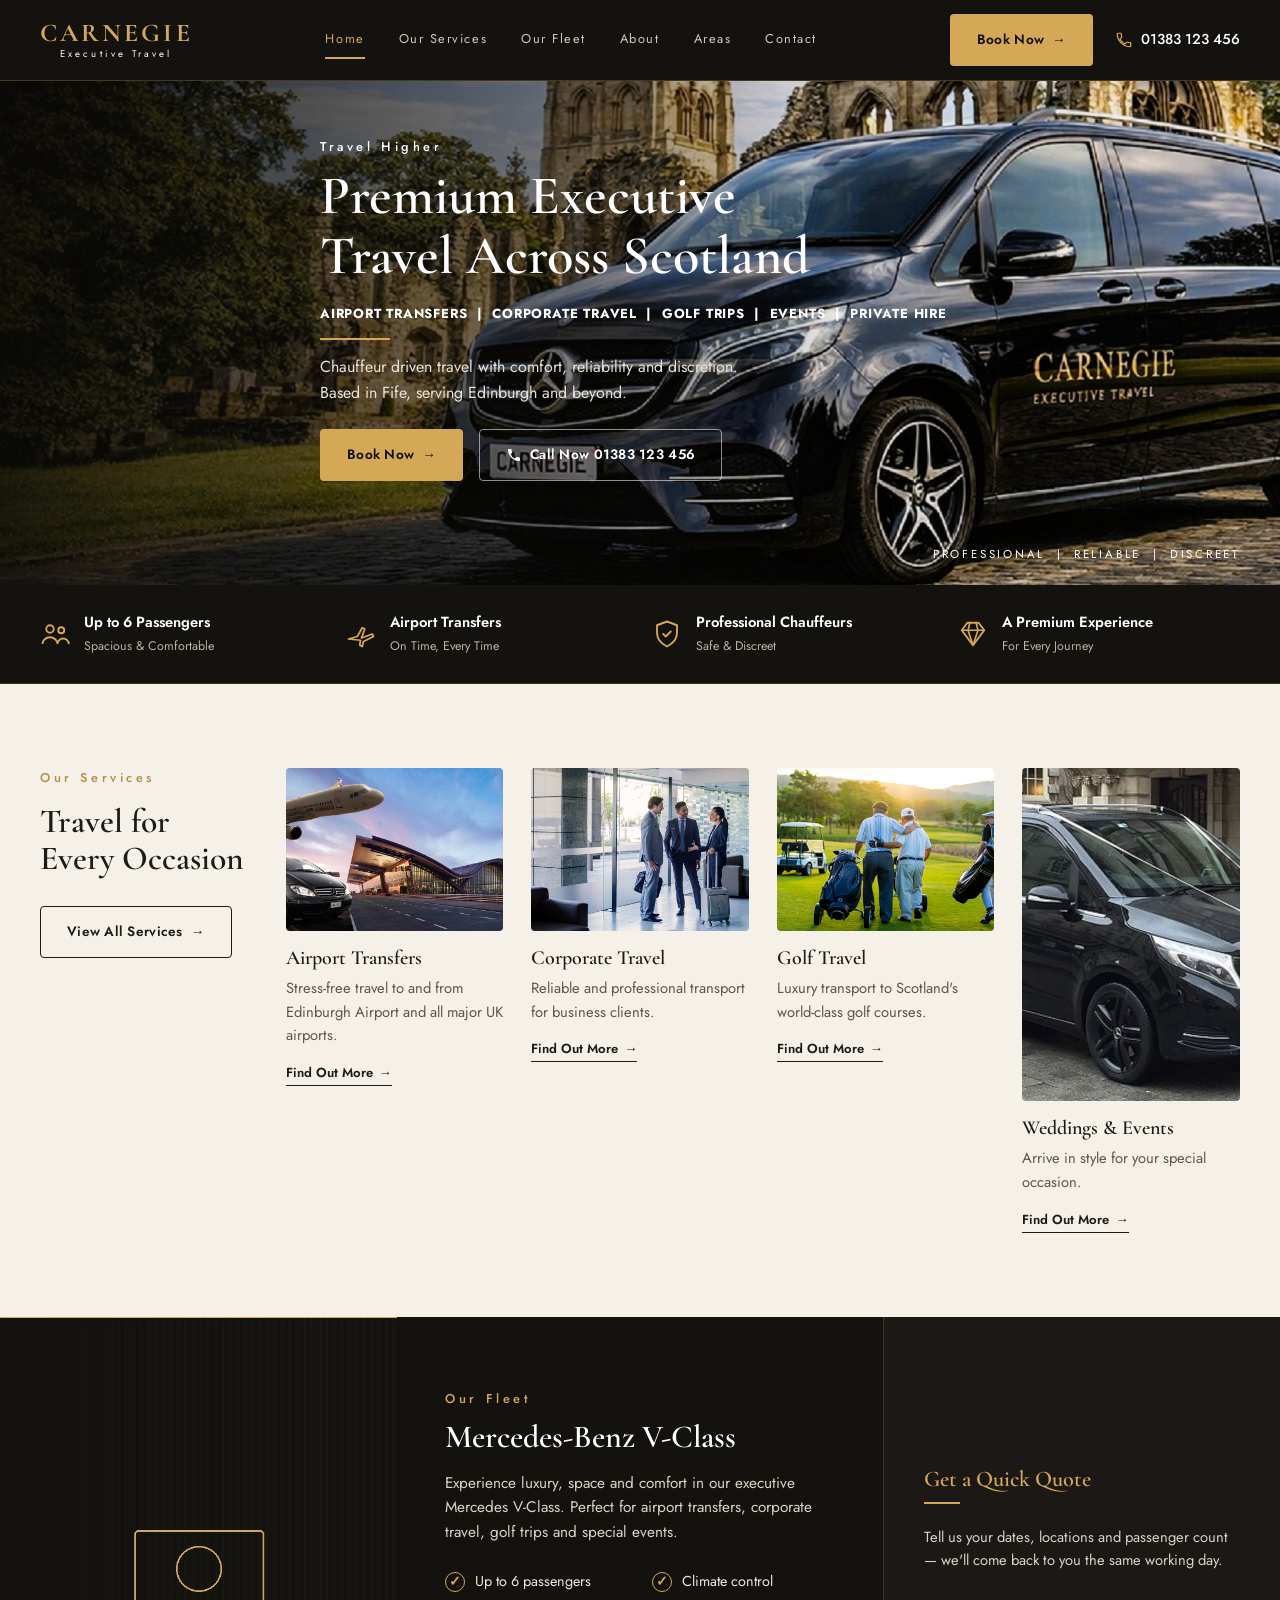
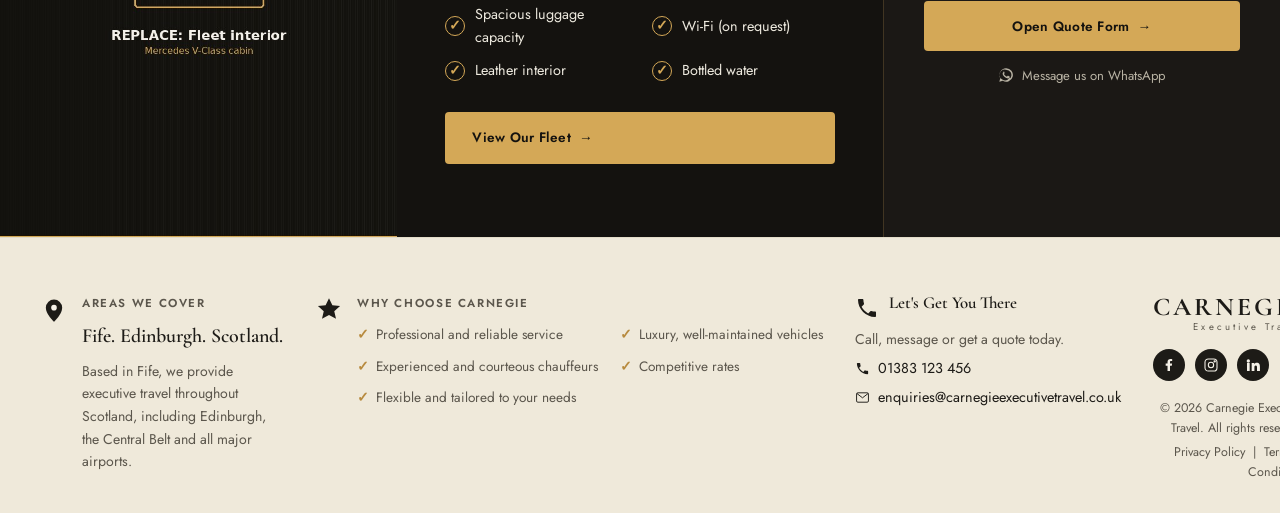
==== index.html @ ef906b7f "Add pop-up quote modal with trip details, rename CTA to Book Now" ====
<!DOCTYPE html>
<html lang="en-GB">
<head>
<meta charset="UTF-8">
<meta name="viewport" content="width=device-width, initial-scale=1.0">
<title>Carnegie Executive Travel — Premium Executive Travel Across Scotland</title>
<meta name="description" content="Chauffeur driven executive travel across Scotland. Airport transfers, corporate travel, golf trips and events. Based in Fife, serving Edinburgh and beyond.">
<link rel="stylesheet" href="css/styles.css">
<link rel="preconnect" href="https://fonts.googleapis.com">
<link href="https://fonts.googleapis.com/css2?family=Cormorant+Garamond:wght@500;600;700&family=Jost:wght@400;500;600;700&display=swap" rel="stylesheet">
</head>
<body>

<!-- ================= HEADER ================= -->
<header class="site-header">
  <div class="container header-inner">
    <a href="#home" class="logo">
      <span class="logo-main">CARNEGIE</span>
      <span class="logo-sub">Executive Travel</span>
    </a>

    <nav class="main-nav" id="mainNav">
      <a href="#home" class="active">Home</a>
      <a href="#services">Our Services</a>
      <a href="#fleet">Our Fleet</a>
      <a href="about.html">About</a>
      <a href="#areas">Areas</a>
      <a href="#contact">Contact</a>
    </nav>

    <div class="header-actions">
      <a href="#contact" class="btn btn-gold js-open-quote">Book Now <span aria-hidden="true">&rarr;</span></a>
      <a href="tel:01383123456" class="header-phone">
        <svg width="18" height="18" viewBox="0 0 24 24" fill="none" aria-hidden="true"><path d="M6.6 10.8c1.4 2.8 3.8 5.1 6.6 6.6l2.2-2.2c.3-.3.7-.4 1-.2 1.1.4 2.3.6 3.6.6.6 0 1 .4 1 1V20c0 .6-.4 1-1 1C11 21 3 13 3 4c0-.6.4-1 1-1h3.4c.6 0 1 .4 1 1 0 1.3.2 2.5.6 3.6.1.4 0 .8-.2 1L6.6 10.8z" stroke="currentColor" stroke-width="1.6"/></svg>
        01383 123 456
      </a>
      <button class="menu-toggle" id="menuToggle" aria-label="Toggle menu" aria-expanded="false">
        <span></span><span></span><span></span>
      </button>
    </div>
  </div>
</header>

<!-- ================= HERO ================= -->
<section class="hero" id="home">
  <div class="hero-media">
    <img src="images/hero-bg.jpg" alt="Carnegie Executive Travel Mercedes V-Class outside Dunfermline Abbey">
    <div class="hero-overlay"></div>
  </div>
  <div class="container hero-content">
    <p class="eyebrow-plain">Travel Higher</p>
    <h1>Premium Executive<br>Travel Across Scotland</h1>
    <p class="hero-tags">AIRPORT TRANSFERS&nbsp; | &nbsp;CORPORATE TRAVEL&nbsp; | &nbsp;GOLF TRIPS&nbsp; | &nbsp;EVENTS&nbsp; | &nbsp;PRIVATE HIRE</p>
    <span class="hero-divider" aria-hidden="true"></span>
    <p class="hero-desc">Chauffeur driven travel with comfort, reliability and discretion.<br>Based in Fife, serving Edinburgh and beyond.</p>
    <div class="hero-ctas">
      <a href="#contact" class="btn btn-gold js-open-quote">Book Now <span aria-hidden="true">&rarr;</span></a>
      <a href="tel:01383123456" class="btn btn-outline-light">
        <svg width="16" height="16" viewBox="0 0 24 24" fill="none" aria-hidden="true"><path d="M6.6 10.8c1.4 2.8 3.8 5.1 6.6 6.6l2.2-2.2c.3-.3.7-.4 1-.2 1.1.4 2.3.6 3.6.6.6 0 1 .4 1 1V20c0 .6-.4 1-1 1C11 21 3 13 3 4c0-.6.4-1 1-1h3.4c.6 0 1 .4 1 1 0 1.3.2 2.5.6 3.6.1.4 0 .8-.2 1L6.6 10.8z" fill="currentColor"/></svg>
        Call Now 01383 123 456
      </a>
    </div>
  </div>
  <div class="hero-strapline">PROFESSIONAL &nbsp;|&nbsp; RELIABLE &nbsp;|&nbsp; DISCREET</div>
</section>

<!-- ================= TRUST STRIP ================= -->
<section class="trust-strip">
  <div class="container trust-grid">
    <div class="trust-item">
      <svg class="trust-icon" width="30" height="30" viewBox="0 0 24 24" fill="none" aria-hidden="true"><circle cx="8" cy="8" r="3" stroke="currentColor" stroke-width="1.5"/><circle cx="17" cy="9" r="2.4" stroke="currentColor" stroke-width="1.5"/><path d="M2 20c0-3 2.7-5.4 6-5.4s6 2.4 6 5.4M14 20c0-2.4 2-4.4 4.5-4.4S23 17.6 23 20" stroke="currentColor" stroke-width="1.5"/></svg>
      <div><strong>Up to 6 Passengers</strong><span>Spacious &amp; Comfortable</span></div>
    </div>
    <div class="trust-item">
      <svg class="trust-icon" width="30" height="30" viewBox="0 0 24 24" fill="none" aria-hidden="true"><path d="M2 16l7-2 4-7 2 1-2.6 7.2L21 12l1 2-8 4-1 4-2-1 .6-4L2 16z" stroke="currentColor" stroke-width="1.4" stroke-linejoin="round"/></svg>
      <div><strong>Airport Transfers</strong><span>On Time, Every Time</span></div>
    </div>
    <div class="trust-item">
      <svg class="trust-icon" width="30" height="30" viewBox="0 0 24 24" fill="none" aria-hidden="true"><path d="M12 2l8 3v6c0 5-3.4 8.7-8 11-4.6-2.3-8-6-8-11V5l8-3z" stroke="currentColor" stroke-width="1.5" stroke-linejoin="round"/><path d="M9 12l2 2 4-4" stroke="currentColor" stroke-width="1.5" stroke-linecap="round" stroke-linejoin="round"/></svg>
      <div><strong>Professional Chauffeurs</strong><span>Safe &amp; Discreet</span></div>
    </div>
    <div class="trust-item">
      <svg class="trust-icon" width="30" height="30" viewBox="0 0 24 24" fill="none" aria-hidden="true"><path d="M3 9l4.5-6h9L21 9l-9 12L3 9z" stroke="currentColor" stroke-width="1.5" stroke-linejoin="round"/><path d="M3 9h18M9.5 3L8 9l4 12 4-12-1.5-6" stroke="currentColor" stroke-width="1.3" stroke-linejoin="round"/></svg>
      <div><strong>A Premium Experience</strong><span>For Every Journey</span></div>
    </div>
  </div>
</section>

<!-- ================= SERVICES ================= -->
<section class="services" id="services">
  <div class="container services-grid">
    <div class="services-intro">
      <p class="eyebrow-plain small">Our Services</p>
      <h2>Travel for<br>Every Occasion</h2>
      <a href="#services" class="btn btn-outline-dark">View All Services <span aria-hidden="true">&rarr;</span></a>
    </div>

    <div class="service-card">
      <div class="service-photo"><img src="images/airport-transfer.jpg" alt="Aircraft on the runway at sunset"></div>
      <h3>Airport Transfers</h3>
      <p>Stress-free travel to and from Edinburgh Airport and all major UK airports.</p>
      <a href="#contact" class="find-out-more js-open-quote">Find Out More <span aria-hidden="true">&rarr;</span></a>
    </div>

    <div class="service-card">
      <div class="service-photo"><img src="images/corporate-travel.jpg" alt="Chauffeur greeting a corporate client"></div>
      <h3>Corporate Travel</h3>
      <p>Reliable and professional transport for business clients.</p>
      <a href="#contact" class="find-out-more js-open-quote">Find Out More <span aria-hidden="true">&rarr;</span></a>
    </div>

    <div class="service-card">
      <div class="service-photo"><img src="images/golf-travel.jpg" alt="Forth Bridge beside a Scottish golf course"></div>
      <h3>Golf Travel</h3>
      <p>Luxury transport to Scotland's world-class golf courses.</p>
      <a href="#contact" class="find-out-more js-open-quote">Find Out More <span aria-hidden="true">&rarr;</span></a>
    </div>

    <div class="service-card service-card--tall">
      <div class="service-photo"><img src="images/wedding-events.jpg" alt="Bridal bouquet of pale roses"></div>
      <h3>Weddings &amp; Events</h3>
      <p>Arrive in style for your special occasion.</p>
      <a href="#contact" class="find-out-more js-open-quote">Find Out More <span aria-hidden="true">&rarr;</span></a>
    </div>
  </div>
</section>

<!-- ================= FLEET + QUOTE TEASER ================= -->
<section class="fleet" id="fleet">
  <div class="fleet-photo">
    <img src="images/fleet-interior.jpg" alt="Leather interior of the Carnegie Mercedes-Benz V-Class">
  </div>

  <div class="fleet-content">
    <p class="eyebrow-plain small light">Our Fleet</p>
    <h2>Mercedes-Benz V-Class</h2>
    <p class="fleet-desc">Experience luxury, space and comfort in our executive Mercedes V-Class. Perfect for airport transfers, corporate travel, golf trips and special events.</p>
    <ul class="fleet-features">
      <li>Up to 6 passengers</li>
      <li>Climate control</li>
      <li>Spacious luggage capacity</li>
      <li>Wi-Fi (on request)</li>
      <li>Leather interior</li>
      <li>Bottled water</li>
    </ul>
    <a href="#fleet" class="btn btn-gold">View Our Fleet <span aria-hidden="true">&rarr;</span></a>
  </div>

  <div class="quote-teaser" id="contact">
    <h3>Get a Quick Quote</h3>
    <span class="quote-divider" aria-hidden="true"></span>
    <p>Tell us your dates, locations and passenger count — we'll come back to you the same working day.</p>
    <button type="button" class="btn btn-gold btn-block js-open-quote">Open Quote Form <span aria-hidden="true">&rarr;</span></button>
    <a href="https://wa.me/441383123456" class="whatsapp-link" target="_blank" rel="noopener">
      <svg width="16" height="16" viewBox="0 0 24 24" fill="currentColor" aria-hidden="true"><path d="M12 2a10 10 0 00-8.6 15L2 22l5.2-1.4A10 10 0 1012 2zm0 2a8 8 0 016.9 12.1l.4.7-1.9-.5-.7.4A8 8 0 1112 4zm-3.4 3.6c-.2 0-.5 0-.7.3-.2.3-.9.9-.9 2.1s.9 2.5 1 2.6c.1.2 1.8 2.8 4.4 3.8 2.2.9 2.6.7 3.1.6.5 0 1.6-.6 1.8-1.3.2-.6.2-1.2.2-1.3-.1-.1-.3-.2-.6-.4-.3-.1-1.6-.8-1.9-.9-.3-.1-.4-.1-.6.1-.2.3-.7.9-.8 1-.2.2-.3.2-.6.1-.3-.2-1.2-.5-2.3-1.5-.9-.8-1.4-1.7-1.6-2-.2-.3 0-.5.1-.6l.4-.5c.1-.2.2-.3.3-.5.1-.2 0-.4 0-.5-.1-.1-.6-1.5-.8-2-.2-.5-.4-.4-.6-.4z"/></svg>
      Message us on WhatsApp
    </a>
  </div>
</section>

<!-- ================= FOOTER ================= -->
<footer class="site-footer" id="areas">
  <div class="container footer-grid">

    <div class="footer-col footer-col--icon">
      <svg class="footer-icon-lg" width="28" height="28" viewBox="0 0 24 24" fill="none" aria-hidden="true"><path d="M12 22s7-6.3 7-12a7 7 0 10-14 0c0 5.7 7 12 7 12z" fill="currentColor"/><circle cx="12" cy="10" r="2.4" fill="#F5F1E8"/></svg>
      <div>
        <p class="footer-eyebrow">Areas We Cover</p>
        <p class="footer-lead">Fife. Edinburgh. Scotland.</p>
        <p class="footer-small">Based in Fife, we provide executive travel throughout Scotland, including Edinburgh, the Central Belt and all major airports.</p>
      </div>
    </div>

    <div class="footer-col footer-col--icon">
      <svg class="footer-icon-lg" width="28" height="28" viewBox="0 0 24 24" fill="none" aria-hidden="true"><path d="M12 2l2.9 6 6.6.6-5 4.4 1.5 6.5L12 16.2 6 19.5l1.5-6.5-5-4.4 6.6-.6L12 2z" fill="currentColor"/></svg>
      <div>
        <p class="footer-eyebrow">Why Choose Carnegie</p>
        <ul class="footer-check footer-check--cols">
          <li>Professional and reliable service</li>
          <li>Luxury, well-maintained vehicles</li>
          <li>Experienced and courteous chauffeurs</li>
          <li>Competitive rates</li>
          <li>Flexible and tailored to your needs</li>
        </ul>
      </div>
    </div>

    <div class="footer-col" id="contact-details">
      <div class="footer-heading-row">
        <svg class="footer-icon-lg" width="24" height="24" viewBox="0 0 24 24" fill="none" aria-hidden="true"><path d="M6.6 10.8c1.4 2.8 3.8 5.1 6.6 6.6l2.2-2.2c.3-.3.7-.4 1-.2 1.1.4 2.3.6 3.6.6.6 0 1 .4 1 1V20c0 .6-.4 1-1 1C11 21 3 13 3 4c0-.6.4-1 1-1h3.4c.6 0 1 .4 1 1 0 1.3.2 2.5.6 3.6.1.4 0 .8-.2 1L6.6 10.8z" fill="currentColor"/></svg>
        <h4>Let's Get You There</h4>
      </div>
      <p class="footer-small">Call, message or get a quote today.</p>
      <p class="footer-contact">
        <svg width="15" height="15" viewBox="0 0 24 24" fill="none" aria-hidden="true"><path d="M6.6 10.8c1.4 2.8 3.8 5.1 6.6 6.6l2.2-2.2c.3-.3.7-.4 1-.2 1.1.4 2.3.6 3.6.6.6 0 1 .4 1 1V20c0 .6-.4 1-1 1C11 21 3 13 3 4c0-.6.4-1 1-1h3.4c.6 0 1 .4 1 1 0 1.3.2 2.5.6 3.6.1.4 0 .8-.2 1L6.6 10.8z" fill="currentColor"/></svg>
        <a href="tel:01383123456">01383 123 456</a>
      </p>
      <p class="footer-contact">
        <svg width="15" height="15" viewBox="0 0 24 24" fill="none" aria-hidden="true"><rect x="2.5" y="4.5" width="19" height="15" rx="2" stroke="currentColor" stroke-width="1.5"/><path d="M3.5 6l8.5 6.5L20.5 6" stroke="currentColor" stroke-width="1.5" stroke-linecap="round" stroke-linejoin="round"/></svg>
        <a href="mailto:enquiries@carnegieexecutivetravel.co.uk">enquiries@carnegieexecutivetravel.co.uk</a>
      </p>
    </div>

    <div class="footer-col footer-brand">
      <div class="logo">
        <span class="logo-main">CARNEGIE</span>
        <span class="logo-sub">Executive Travel</span>
      </div>
      <div class="footer-social">
        <a href="#" aria-label="Facebook">
          <svg width="16" height="16" viewBox="0 0 24 24" fill="currentColor"><path d="M13.5 21v-8h2.7l.4-3.2h-3.1V7.7c0-.9.3-1.6 1.6-1.6h1.7V3.2C16.5 3.1 15.4 3 14.2 3c-2.6 0-4.4 1.6-4.4 4.5v2.3H7v3.2h2.8v8h3.7z"/></svg>
        </a>
        <a href="#" aria-label="Instagram">
          <svg width="16" height="16" viewBox="0 0 24 24" fill="none" stroke="currentColor" stroke-width="1.6"><rect x="3" y="3" width="18" height="18" rx="5"/><circle cx="12" cy="12" r="4"/><circle cx="17.5" cy="6.5" r="1"/></svg>
        </a>
        <a href="#" aria-label="LinkedIn">
          <svg width="16" height="16" viewBox="0 0 24 24" fill="currentColor"><path d="M4.98 3.5a2.5 2.5 0 110 5 2.5 2.5 0 010-5zM3 9h4v12H3V9zm7 0h3.8v1.7h.05c.53-1 1.83-2.05 3.77-2.05 4.03 0 4.78 2.66 4.78 6.1V21H18v-5.4c0-1.3-.02-2.96-1.8-2.96-1.8 0-2.08 1.4-2.08 2.86V21H10V9z"/></svg>
        </a>
      </div>
      <p class="footer-copy">© 2026 Carnegie Executive Travel. All rights reserved.</p>
      <p class="footer-legal"><a href="#">Privacy Policy</a> &nbsp;|&nbsp; <a href="#">Terms &amp; Conditions</a></p>
    </div>
  </div>
</footer>

<!-- ================= QUOTE MODAL ================= -->
<div class="modal-overlay" id="quoteModalOverlay">
  <div class="modal-panel" role="dialog" aria-modal="true" aria-labelledby="quoteModalTitle">
    <button type="button" class="modal-close" id="quoteModalClose" aria-label="Close quote form">&times;</button>
    <h3 id="quoteModalTitle">Get a Quick Quote</h3>
    <span class="quote-divider" aria-hidden="true"></span>

    <form id="quoteForm" novalidate>

      <div class="form-row">
        <div class="field">
          <label for="fullName">Full Name</label>
          <input type="text" id="fullName" name="fullName" placeholder="Full Name" required>
        </div>
        <div class="field">
          <label for="email">Email Address</label>
          <input type="email" id="email" name="email" placeholder="Email Address" required>
        </div>
      </div>

      <div class="form-row">
        <div class="field">
          <label for="phone">Phone Number</label>
          <input type="tel" id="phone" name="phone" placeholder="Phone Number" required>
        </div>
        <div class="field">
          <label for="company">Company</label>
          <input type="text" id="company" name="company" placeholder="Company (optional)">
        </div>
      </div>

      <div class="field-radio-row">
        <span class="field-radio-label">Journey</span>
        <label class="radio-pill">
          <input type="radio" name="tripType" value="return" checked>
          <span>Return</span>
        </label>
        <label class="radio-pill">
          <input type="radio" name="tripType" value="oneway">
          <span>One Way</span>
        </label>
      </div>

      <div class="form-row">
        <div class="field">
          <label for="pickupDate">Pick-up Date</label>
          <input type="date" id="pickupDate" name="pickupDate" required>
        </div>
        <div class="field">
          <label for="pickupTime">Pick-up Time</label>
          <select id="pickupTime" name="pickupTime" required>
            <option value="">--:--</option>
          </select>
        </div>
      </div>

      <div class="form-row" id="returnFieldsRow">
        <div class="field">
          <label for="returnDate">Return Date</label>
          <input type="date" id="returnDate" name="returnDate">
        </div>
        <div class="field">
          <label for="returnTime">Return Time</label>
          <select id="returnTime" name="returnTime">
            <option value="">--:--</option>
          </select>
        </div>
      </div>

      <div class="form-row">
        <div class="field">
          <label for="pickupLocation">Pick-up Location</label>
          <input type="text" id="pickupLocation" name="pickupLocation" placeholder="Pick-up Location" required>
        </div>
        <div class="field">
          <label for="destination">Destination</label>
          <input type="text" id="destination" name="destination" placeholder="Destination Location" required>
        </div>
      </div>

      <div class="form-row">
        <div class="field">
          <label for="vehicleType">Type of Vehicle</label>
          <select id="vehicleType" name="vehicleType" required>
            <option value="">Type of Vehicle</option>
            <option value="v-class">Mercedes-Benz V-Class</option>
            <option value="not-sure">Not sure — advise me</option>
          </select>
        </div>
        <div class="field">
          <label for="passengers">Passengers</label>
          <input type="number" id="passengers" name="passengers" placeholder="Number of Passengers" min="1" max="6">
        </div>
      </div>

      <div class="field">
        <label for="journeyType">Journey Type</label>
        <select id="journeyType" name="journeyType">
          <option value="">Journey Type</option>
          <option value="airport">Airport Transfer</option>
          <option value="corporate">Corporate Travel</option>
          <option value="golf">Golf Trip</option>
          <option value="event">Wedding / Event</option>
          <option value="private">Private Hire</option>
        </select>
      </div>

      <div class="field">
        <label for="notes">Further Requirements</label>
        <textarea id="notes" name="notes" placeholder="Further Requirements (optional)" rows="3" maxlength="1000"></textarea>
        <span class="char-count" id="charCount">0 of 1000</span>
      </div>

      <button type="submit" class="btn btn-gold btn-block">Send Enquiry <span aria-hidden="true">&rarr;</span></button>
      <p class="form-status" id="formStatus" role="status" aria-live="polite"></p>
    </form>
  </div>
</div>

<script src="js/script.js"></script>
</body>
</html>
---- css/styles.css ----
/* ============ TOKENS ============ */
:root{
  --black:#14120F;
  --near-black:#1B1815;
  --gold:#D4A857;
  --gold-deep:#B78A3E;
  --cream:#F5F1E8;
  --cream-2:#EFE9DA;
  --ink:#1D1B17;
  --ink-soft:#5B564C;
  --white:#FFFFFF;
  --border:#E3DCC9;

  --font-display:'Cormorant Garamond', serif;
  --font-body:'Jost', sans-serif;

  --maxw:1400px;
  --radius:4px;
}

/* ============ RESET ============ */
*{ box-sizing:border-box; margin:0; padding:0; }
html{ scroll-behavior:smooth; }
@media (prefers-reduced-motion: reduce){
  html{ scroll-behavior:auto; }
  *{ animation-duration:.001ms !important; transition-duration:.001ms !important; }
}
body{
  font-family:var(--font-body);
  color:var(--ink);
  background:var(--cream);
  line-height:1.6;
  -webkit-font-smoothing:antialiased;
}
img{ max-width:100%; display:block; }
a{ color:inherit; text-decoration:none; }
ul{ list-style:none; }
button{ font-family:inherit; }
input, select, textarea{ font-family:inherit; font-size:0.95rem; }
a:focus-visible, button:focus-visible, input:focus-visible, select:focus-visible, textarea:focus-visible{
  outline:2px solid var(--gold); outline-offset:2px;
}

.container{ max-width:var(--maxw); margin:0 auto; padding:0 40px; }

h1,h2,h3,h4{ font-family:var(--font-display); font-weight:600; color:var(--ink); line-height:1.1; }

.eyebrow-plain{
  font-family:var(--font-body);
  font-size:0.8rem;
  letter-spacing:0.28em;
  color:var(--white);
  font-weight:500;
}
.eyebrow-plain.small{ color:var(--gold-deep); }
.eyebrow-plain.light{ color:var(--gold); }

/* ============ BUTTONS ============ */
.btn{
  display:inline-flex; align-items:center; gap:8px;
  padding:14px 26px;
  font-family:var(--font-body);
  font-size:0.85rem;
  font-weight:600;
  letter-spacing:0.02em;
  border-radius:var(--radius);
  border:1.5px solid transparent;
  cursor:pointer;
  transition:background .15s ease, color .15s ease, transform .15s ease, border-color .15s ease;
  white-space:nowrap;
}
.btn:hover{ transform:translateY(-1px); }
.btn-gold{ background:var(--gold); color:var(--black); }
.btn-gold:hover{ background:var(--gold-deep); }
.btn-outline-light{ background:transparent; border-color:rgba(255,255,255,0.55); color:var(--white); }
.btn-outline-light:hover{ background:rgba(255,255,255,0.1); }
.btn-outline-dark{ background:transparent; border-color:var(--ink); color:var(--ink); }
.btn-outline-dark:hover{ background:var(--ink); color:var(--cream); }
.btn-block{ width:100%; justify-content:center; margin-top:6px; }

/* ============ HEADER ============ */
.site-header{
  position:sticky; top:0; z-index:100;
  background:var(--black);
  border-bottom:1px solid rgba(212,168,87,0.25);
}
.header-inner{
  display:flex; align-items:center; justify-content:space-between;
  gap:24px; padding:14px 40px;
}
.logo{ display:flex; flex-direction:column; line-height:1; }
.logo-main{
  font-family:var(--font-display); font-weight:700;
  font-size:1.6rem; letter-spacing:0.12em; color:var(--gold);
}
.logo-sub{
  font-family:var(--font-body); font-size:0.6rem;
  letter-spacing:0.32em; color:var(--white); margin-top:4px; text-align:center;
}

.main-nav{ display:flex; gap:34px; }
.main-nav a{
  font-size:0.8rem; letter-spacing:0.12em; color:#CFC9BC;
  padding:8px 0; border-bottom:2px solid transparent;
  transition:color .15s ease, border-color .15s ease;
}
.main-nav a:hover, .main-nav a.active{ color:var(--gold); border-color:var(--gold); }

.header-actions{ display:flex; align-items:center; gap:22px; }
.header-phone{
  display:flex; align-items:center; gap:8px;
  color:var(--white); font-size:0.9rem; font-weight:500;
}
.header-phone svg{ color:var(--gold); }

.menu-toggle{
  display:none; background:none; border:1px solid var(--gold); border-radius:4px;
  padding:8px 10px; cursor:pointer;
}
.menu-toggle span{ display:block; width:20px; height:2px; background:var(--gold); margin:4px 0; }

/* ============ HERO ============ */
.hero{ position:relative; color:var(--white); overflow:hidden; }
.hero-media{ position:absolute; inset:0; }
.hero-media img{ width:100%; height:100%; object-fit:cover; }
.hero-overlay{
  position:absolute; inset:0;
  background:linear-gradient(90deg, rgba(10,9,7,0.86) 0%, rgba(10,9,7,0.55) 42%, rgba(10,9,7,0.05) 68%);
}
.hero-content{
  position:relative; padding:56px 40px 64px;
  max-width:720px;
  text-align: left;
}
.hero h1{
  font-size:clamp(2.2rem, 4.4vw, 3.4rem);
  color:var(--white);
  margin:10px 0 16px;
}
.hero-tags{
  font-size:0.82rem; font-weight:700; letter-spacing:0.06em; color:var(--white);
  white-space:nowrap;
}
.hero-divider{
  display:block; width:70px; height:2px; background:var(--gold);
  margin:14px 0;
}
.hero-desc{ font-size:1.0rem; color:#E7E3D8; margin:0 0 24px; max-width:46ch; }

@media (max-width:900px){
  .hero-tags{ white-space:normal; }
}
.hero-ctas{ display:flex; gap:16px; flex-wrap:wrap; }
.hero-strapline{
  position:relative;
  text-align:right;
  font-size:0.72rem; letter-spacing:0.24em; color:var(--white);
  padding:0 40px 22px;
}

@media (max-width:760px){
  .hero-content{ padding:70px 24px 90px; }
  .hero-overlay{ background:linear-gradient(180deg, rgba(10,9,7,0.55) 0%, rgba(10,9,7,0.86) 55%, rgba(10,9,7,0.92) 100%); }
}

/* ============ TRUST STRIP ============ */
.trust-strip{ background:var(--black); padding:26px 0; border-bottom:1px solid rgba(212,168,87,0.2); }
.trust-grid{ display:grid; grid-template-columns:repeat(4,1fr); gap:24px; }
.trust-item{ display:flex; align-items:center; gap:14px; }
.trust-icon{ color:var(--gold); flex-shrink:0; }
.trust-item strong{ display:block; color:var(--white); font-size:0.92rem; font-weight:600; }
.trust-item span{ display:block; color:#B9B3A4; font-size:0.78rem; margin-top:2px; }
@media (max-width:900px){ .trust-grid{ grid-template-columns:repeat(2,1fr); } }
@media (max-width:520px){ .trust-grid{ grid-template-columns:1fr; } }

/* ============ SERVICES ============ */
.services{ padding:84px 0; background:var(--cream); }
.services-grid{
  display:grid;
  grid-template-columns:1fr 1fr 1fr 1fr 1fr;
  gap:28px;
  align-items:start;
}
.services-intro{ grid-column: span 1; display:flex; flex-direction:column; justify-content:center; gap:16px; }
.services-intro h2{ font-size:2.1rem; margin-bottom:6px; }
.services-intro .btn{ align-self:flex-start; margin-top:6px; }

.service-card{ display:flex; flex-direction:column; }
.service-photo{
  aspect-ratio:4/3; overflow:hidden; border-radius:var(--radius); margin-bottom:16px;
}
.service-card--tall .service-photo{ aspect-ratio:3/4.6; }
.service-photo img{ width:100%; height:100%; object-fit:cover; transition:transform .3s ease; }
.service-card:hover .service-photo img{ transform:scale(1.04); }
.service-card h3{ font-size:1.25rem; margin-bottom:8px; }
.service-card p{ color:var(--ink-soft); font-size:0.92rem; margin-bottom:14px; flex-grow:1; }
.find-out-more{
  font-size:0.82rem; font-weight:600; color:var(--ink);
  border-bottom:1px solid var(--ink); padding-bottom:2px; align-self:flex-start;
  display:inline-flex; align-items:center; gap:6px;
  background:none; border-top:none; border-left:none; border-right:none; cursor:pointer;
}
.find-out-more:hover{ color:var(--gold-deep); border-color:var(--gold-deep); }

@media (max-width:1100px){
  .services-grid{ grid-template-columns:1fr 1fr; }
  .services-intro{ grid-column:1 / -1; }
}
@media (max-width:640px){
  .services-grid{ grid-template-columns:1fr; }
}

/* ============ FLEET ============ */
.fleet{
  background:var(--black); color:var(--white);
  display:grid;
  grid-template-columns: 0.9fr 1.1fr 0.9fr;
}
.fleet-photo{ min-height:520px; }
.fleet-photo img{ width:100%; height:100%; object-fit:cover; }

.fleet-content{ padding:64px 48px; display:flex; flex-direction:column; justify-content:center; }
.fleet-content h2{ color:var(--white); font-size:2rem; margin:10px 0 16px; }
.fleet-desc{ color:#D8D3C6; font-size:0.96rem; max-width:44ch; margin-bottom:26px; }
.fleet-features{
  display:grid; grid-template-columns:1fr 1fr; gap:10px 24px; margin-bottom:30px;
}
.fleet-features li{
  font-size:0.9rem; color:#EDE9DE; display:flex; align-items:center; gap:10px;
}
.fleet-features li::before{
  content:"✓"; color:var(--gold); font-weight:700; font-size:0.85rem;
  width:18px; height:18px; border:1px solid var(--gold); border-radius:50%;
  display:flex; align-items:center; justify-content:center; flex-shrink:0;
}

/* ============ QUOTE TEASER (fleet column) ============ */
.quote-teaser{
  background:var(--near-black); padding:44px 40px;
  border-left:1px solid rgba(212,168,87,0.2);
  display:flex; flex-direction:column; justify-content:center;
}
.quote-teaser h3{ color:var(--gold); font-size:1.4rem; margin-bottom:10px; }
.quote-teaser p{ color:#D8D3C6; font-size:0.92rem; margin-bottom:22px; }

@media (max-width:1050px){
  .fleet{ grid-template-columns:1fr; }
  .fleet-photo{ min-height:340px; }
  .quote-teaser{ border-left:none; border-top:1px solid rgba(212,168,87,0.2); }
}

/* ============ SHARED FORM FIELD STYLES (used inside modal) ============ */
.quote-divider{ display:block; width:36px; height:2px; background:var(--gold); margin-bottom:22px; }
.form-row{ display:grid; grid-template-columns:1fr 1fr; gap:12px; margin-bottom:12px; }
.field{ display:flex; flex-direction:column; }
.field label{ font-size:0; height:0; overflow:hidden; } /* visually hidden, placeholder carries label */
.field input, .field select, .field textarea{
  background:#26221C; border:1px solid #3A342A; color:var(--white);
  padding:12px 14px; border-radius:var(--radius); font-size:0.88rem;
  width:100%;
}
.field input::placeholder, .field textarea::placeholder{ color:#8C8578; }
.field select{ color:#C9C2B2; appearance:none; background-image:linear-gradient(45deg, transparent 50%, var(--gold) 50%), linear-gradient(135deg, var(--gold) 50%, transparent 50%); background-position: calc(100% - 18px) center, calc(100% - 13px) center; background-size:5px 5px, 5px 5px; background-repeat:no-repeat; }
.field textarea{ resize:vertical; margin-bottom:4px; }
.form-status{ margin-top:12px; font-size:0.82rem; color:var(--gold); min-height:1.2em; }
.whatsapp-link{
  display:flex; align-items:center; justify-content:center; gap:8px;
  margin-top:14px; font-size:0.82rem; color:#B9B3A4;
}
.whatsapp-link:hover{ color:var(--gold); }

.field-radio-row{
  display:flex; align-items:center; gap:16px;
  margin-bottom:12px; padding:4px 2px;
}
.field-radio-label{ font-size:0.78rem; color:#8C8578; }
.radio-pill{
  display:flex; align-items:center; gap:6px; cursor:pointer;
  font-size:0.85rem; color:#C9C2B2;
}
.radio-pill input{ accent-color:var(--gold); width:14px; height:14px; cursor:pointer; }

.char-count{
  display:block; text-align:right; font-size:0.72rem;
  color:#8C8578; margin-top:2px; margin-bottom:10px;
}

#returnFieldsRow.is-hidden{ display:none; }

@media (max-width:520px){
  .form-row{ grid-template-columns:1fr; }
}

/* ============ QUOTE MODAL ============ */
.modal-overlay{
  position:fixed; inset:0; z-index:200;
  background:rgba(10,9,7,0.75);
  display:flex; align-items:center; justify-content:center;
  padding:24px;
  opacity:0; visibility:hidden;
  transition:opacity .2s ease;
}
.modal-overlay.is-open{ opacity:1; visibility:visible; }
.modal-panel{
  position:relative;
  background:var(--near-black);
  border:1px solid rgba(212,168,87,0.25);
  border-radius:var(--radius);
  width:100%; max-width:640px; max-height:90vh; overflow-y:auto;
  padding:44px 40px;
  transform:translateY(16px);
  transition:transform .2s ease;
}
.modal-overlay.is-open .modal-panel{ transform:translateY(0); }
.modal-panel h3{ color:var(--gold); font-size:1.4rem; margin-bottom:10px; }
.modal-close{
  position:absolute; top:16px; right:16px;
  background:none; border:none; color:var(--gold);
  font-size:1.8rem; line-height:1; cursor:pointer; padding:4px;
}
.modal-close:hover{ color:var(--white); }
body.modal-open{ overflow:hidden; }

@media (max-width:520px){
  .modal-panel{ padding:32px 24px; }
}

/* ============ FOOTER ============ */
.site-footer{ background:var(--cream-2); padding:56px 0 30px; border-top:1px solid var(--border); }
.footer-grid{ display:grid; grid-template-columns:1.2fr 1.35fr 1.1fr 0.85fr; gap:32px; align-items:start; }

.footer-col--icon{ display:flex; gap:14px; }
.footer-icon-lg{ color:var(--ink); flex-shrink:0; margin-top:2px; }

.footer-eyebrow{
  font-size:0.72rem; font-weight:600; letter-spacing:0.14em; text-transform:uppercase;
  color:var(--ink-soft); margin-bottom:8px;
}
.footer-heading-row{ display:flex; align-items:center; gap:10px; margin-bottom:6px; }
.footer-heading-row h4{ font-size:1.15rem; }
.footer-heading-row .footer-icon-lg{ margin-top:0; }

.footer-col h4{ font-size:1.05rem; margin-bottom:10px; }
.footer-lead{ font-weight:600; font-family:var(--font-display); font-size:1.25rem; margin-bottom:8px; white-space:nowrap; }
.footer-small{ color:var(--ink-soft); font-size:0.88rem; max-width:34ch; }

.footer-check--cols{
  display:grid; grid-template-columns:auto auto; gap:2px 22px; margin-top:2px;
}
.footer-check li{
  font-size:0.85rem; color:var(--ink-soft); padding:4px 0; display:flex; gap:7px;
  align-items:flex-start; white-space:nowrap;
}
.footer-check li::before{ content:"✓"; color:var(--gold-deep); font-weight:700; flex-shrink:0; }

.footer-contact{ display:flex; align-items:center; gap:8px; margin-top:6px; }
.footer-contact svg{ color:var(--ink); flex-shrink:0; }
.footer-contact a{ font-size:0.9rem; color:var(--ink); }
.footer-contact a:hover{ color:var(--gold-deep); }

.footer-brand{ display:flex; flex-direction:column; align-items:flex-end; text-align:right; }
.footer-brand .logo{ margin-bottom:16px; align-items:flex-end; }
.footer-brand .logo-main{ color:var(--ink); }
.footer-brand .logo-sub{ color:var(--ink-soft); }
.footer-social{ display:flex; gap:10px; margin-bottom:18px; align-self:flex-start; }
.footer-social a{
  width:32px; height:32px; border-radius:50%; background:var(--ink);
  color:var(--cream); display:flex; align-items:center; justify-content:center;
  transition:background .15s ease;
}
.footer-social a:hover{ background:var(--gold-deep); }
.footer-copy{ font-size:0.78rem; color:var(--ink-soft); }
.footer-legal{ font-size:0.78rem; color:var(--ink-soft); margin-top:4px; }
.footer-legal a:hover{ color:var(--gold-deep); }

@media (max-width:980px){
  .footer-grid{ grid-template-columns:1fr 1fr; }
  .footer-brand{ align-items:flex-start; text-align:left; }
  .footer-brand .logo{ align-items:flex-start; }
  .footer-social{ align-self:flex-start; }
}
@media (max-width:560px){ .footer-grid{ grid-template-columns:1fr; } }
@media (max-width:700px){
  .footer-check li{ white-space:normal; }
  .footer-check--cols{ grid-template-columns:1fr; }
  .footer-lead{ white-space:normal; }
}

/* ============ ABOUT PAGE ============ */
.page-hero{ background:var(--black); padding:70px 0 50px; }
.page-title{ color:var(--white); font-size:clamp(2rem,4vw,2.8rem); margin-top:10px; }

.about-content{ padding:70px 0; }
.about-grid{ display:grid; grid-template-columns:1.2fr 0.9fr; gap:50px; align-items:start; }
.about-text h2{ font-size:1.8rem; margin-bottom:14px; }
.about-text p{ color:var(--ink-soft); margin-bottom:14px; max-width:60ch; }

.company-card{
  background:var(--cream-2); border:1px solid var(--border);
  border-radius:var(--radius); padding:30px;
}
.company-card h3{ font-size:1.15rem; margin-bottom:14px; }
.company-details{ margin:0 0 22px; }
.company-details div{
  display:flex; justify-content:space-between; gap:14px;
  padding:8px 0; border-top:1px solid var(--border); font-size:0.88rem;
}
.company-details div:first-child{ border-top:none; }
.company-details dt{ color:var(--ink-soft); }
.company-details dd{ font-weight:600; text-align:right; }

@media (max-width:860px){ .about-grid{ grid-template-columns:1fr; } }

/* ============ MOBILE NAV ============ */
@media (max-width:980px){
  .main-nav{
    position:fixed; top:64px; left:0; right:0; z-index:99;
    background:var(--black); flex-direction:column; align-items:flex-start;
    padding:20px 32px 30px; gap:16px; display:none;
    border-bottom:1px solid rgba(212,168,87,0.25);
  }
  .main-nav.open{ display:flex; }
  .header-actions .btn{ display:none; }
  .header-phone{ display:none; }
  .menu-toggle{ display:block; }
}
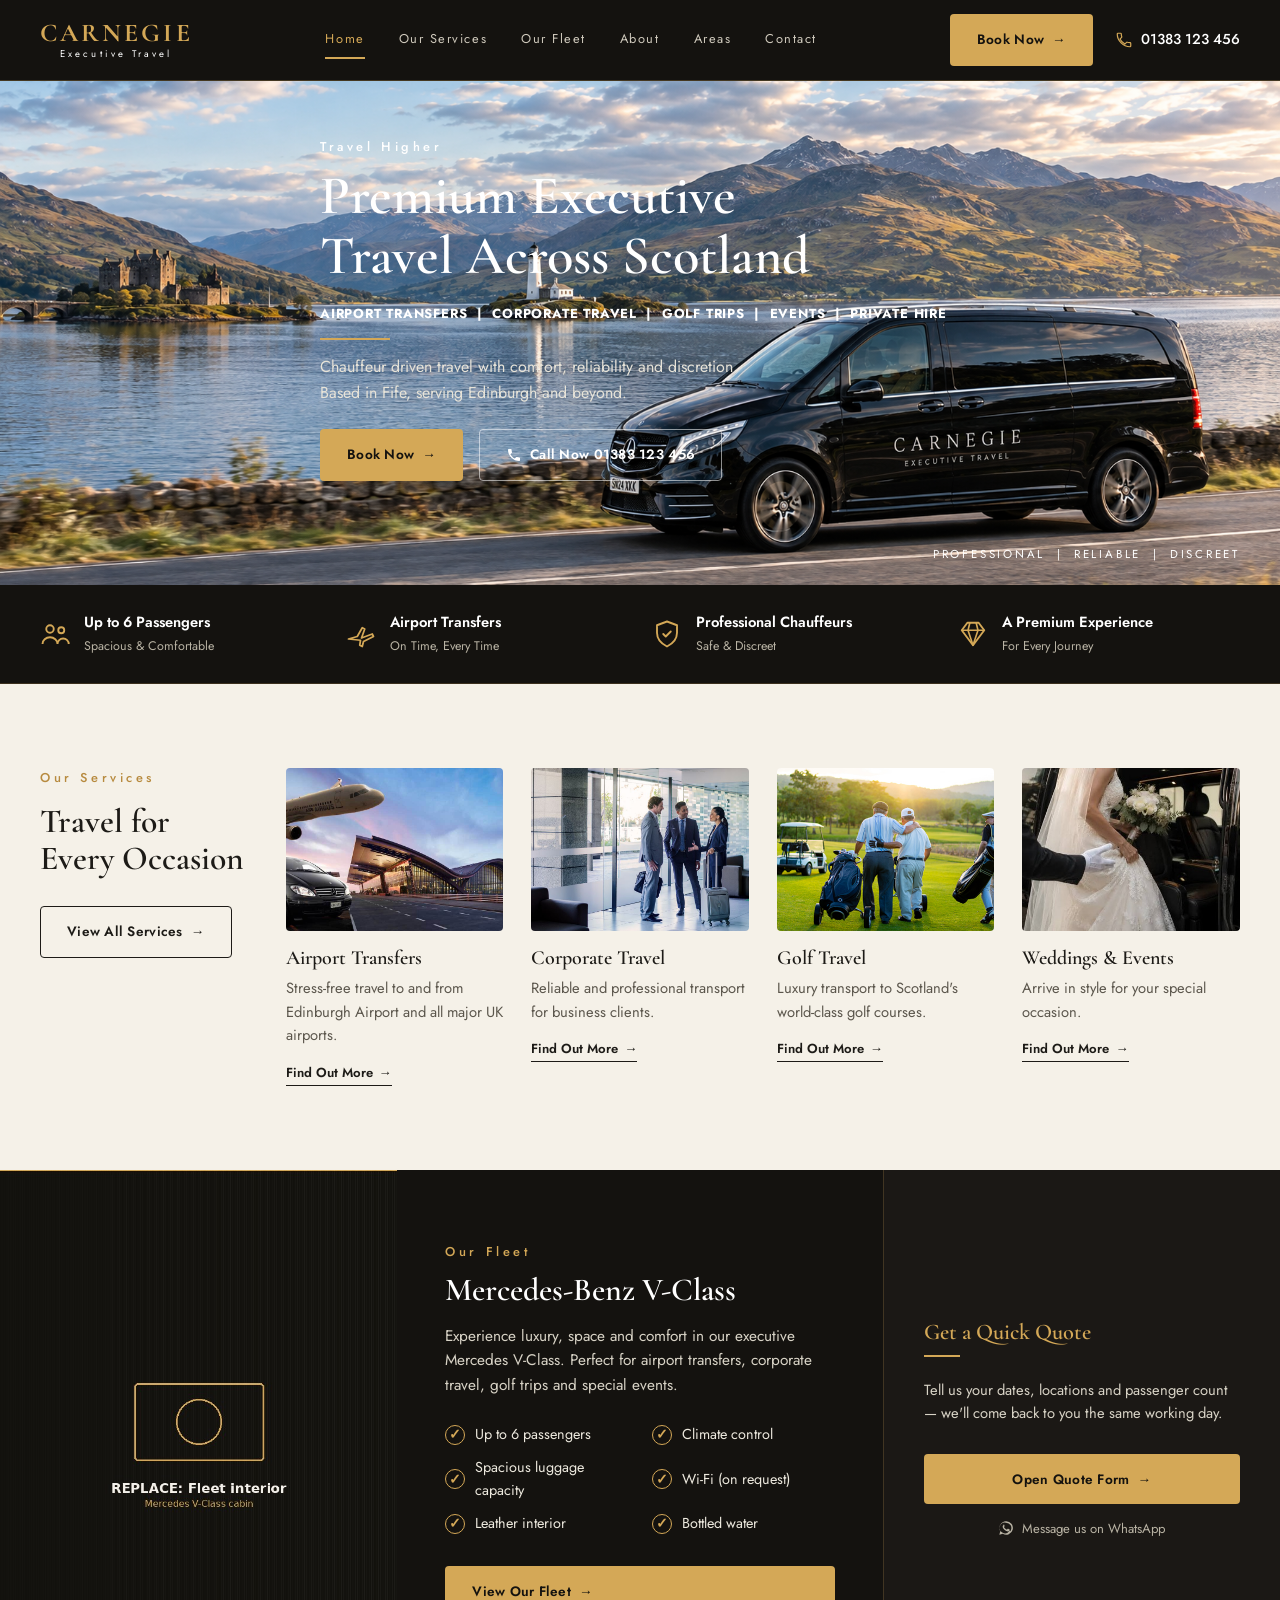
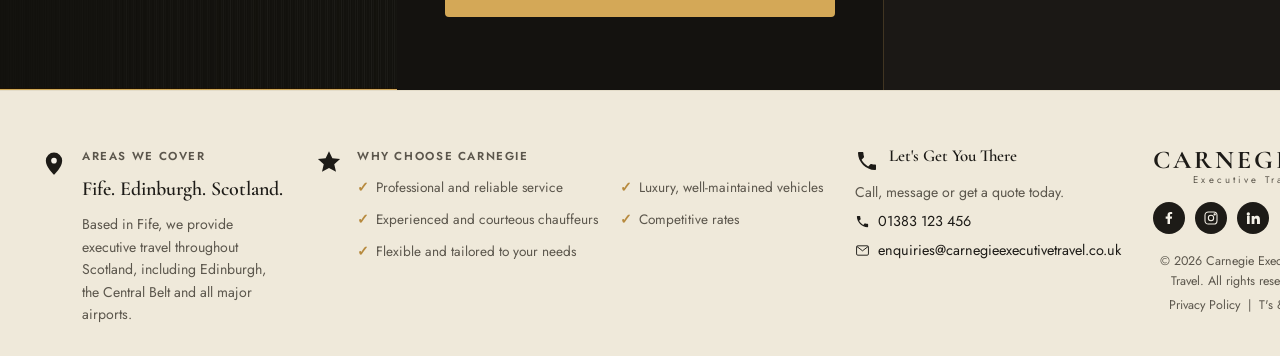
==== commit a4812ae6: "added-new-image-and-text-alighn" ====
--- a/index.html
+++ b/index.html
@@ -44,7 +44,7 @@
 <!-- ================= HERO ================= -->
 <section class="hero" id="home">
   <div class="hero-media">
-    <img src="images/hero-bg.jpg" alt="Carnegie Executive Travel Mercedes V-Class outside Dunfermline Abbey">
+    <img src="images/landpage.png" alt="Carnegie Executive Travel Mercedes V-Class outside Dunfermline Abbey">
     <div class="hero-overlay"></div>
   </div>
   <div class="container hero-content">
@@ -116,12 +116,27 @@
       <a href="#contact" class="find-out-more js-open-quote">Find Out More <span aria-hidden="true">&rarr;</span></a>
     </div>
 
-    <div class="service-card service-card--tall">
-      <div class="service-photo"><img src="images/wedding-events.jpg" alt="Bridal bouquet of pale roses"></div>
+     <div class="service-card">
+      <div class="service-photo"><img src="images/wedding.jpeg" alt="Forth Bridge beside a Scottish golf course"></div>
       <h3>Weddings &amp; Events</h3>
       <p>Arrive in style for your special occasion.</p>
       <a href="#contact" class="find-out-more js-open-quote">Find Out More <span aria-hidden="true">&rarr;</span></a>
     </div>
+
+  <!--   <div class="service-card service-card--tall">
+      <div class="service-photo"><img src="images/wedding.jpeg" alt="Bridal bouquet of pale roses"></div>
+      <h3>Weddings &amp; Events</h3>
+      <p>Arrive in style for your special occasion.</p>
+      <a href="#contact" class="find-out-more js-open-quote">Find Out More <span aria-hidden="true">&rarr;</span></a>
+    </div>
+
+     <div class="service-card service-card--tall">
+      <div class="service-photo"><img src="images/wedding.jpeg" alt="Bridal bouquet of pale roses"></div>
+      <h3>Weddings &amp; Events</h3>
+      <p>Arrive in style for your special occasion.</p>
+      <a href="#contact" class="find-out-more js-open-quote">Find Out More <span aria-hidden="true">&rarr;</span></a>
+    </div> -->
+
   </div>
 </section>
 
@@ -218,7 +233,7 @@
         </a>
       </div>
       <p class="footer-copy">© 2026 Carnegie Executive Travel. All rights reserved.</p>
-      <p class="footer-legal"><a href="#">Privacy Policy</a> &nbsp;|&nbsp; <a href="#">Terms &amp; Conditions</a></p>
+      <p class="footer-legal"><a href="#">Privacy Policy</a> &nbsp;|&nbsp; <a href="#">T's &amp; C's</a></p>
     </div>
   </div>
 </footer>
--- a/css/styles.css
+++ b/css/styles.css
@@ -123,10 +123,18 @@
 .hero{ position:relative; color:var(--white); overflow:hidden; }
 .hero-media{ position:absolute; inset:0; }
 .hero-media img{ width:100%; height:100%; object-fit:cover; }
-.hero-overlay{
+
+.hero-overlay {
+  position: absolute;
+  inset: 0;
+  background: transparent;
+  pointer-events: none;
+}
+/*.hero-overlay{
   position:absolute; inset:0;
   background:linear-gradient(90deg, rgba(10,9,7,0.86) 0%, rgba(10,9,7,0.55) 42%, rgba(10,9,7,0.05) 68%);
 }
+*/
 .hero-content{
   position:relative; padding:56px 40px 64px;
   max-width:720px;
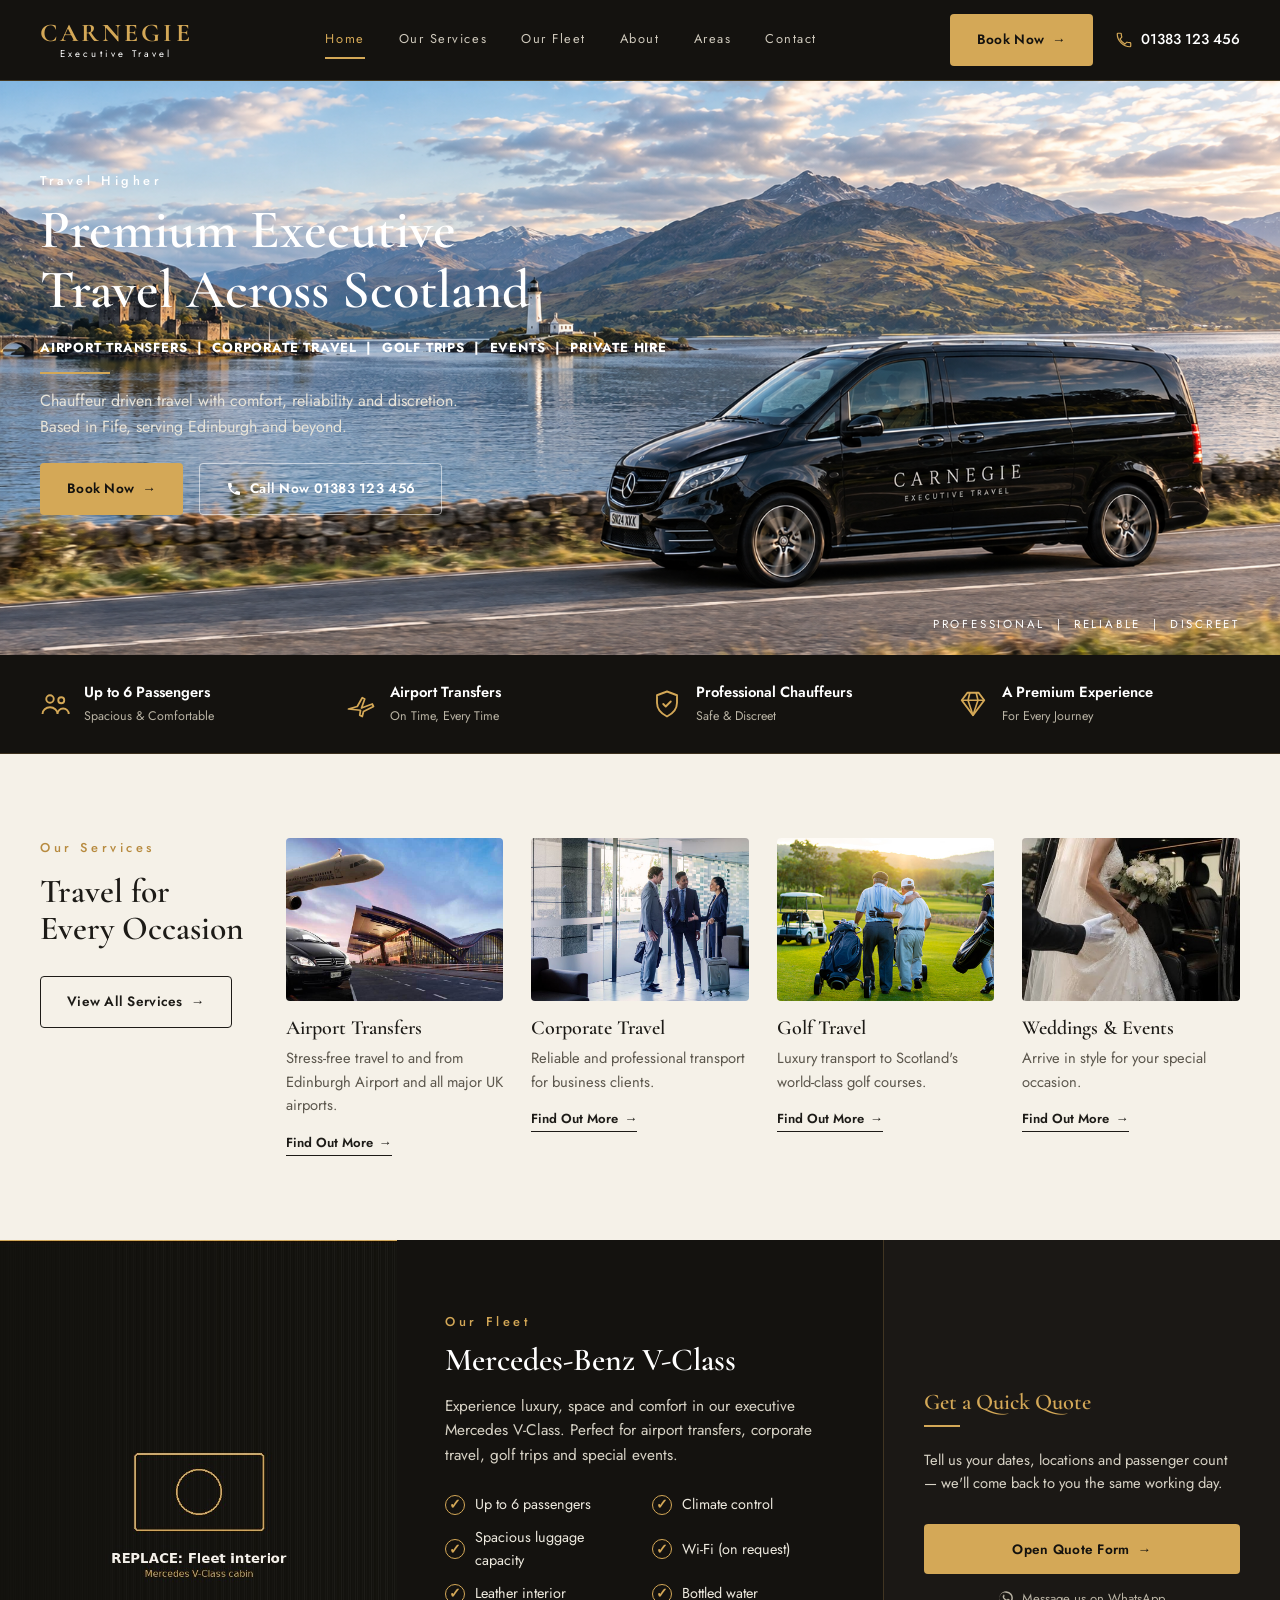
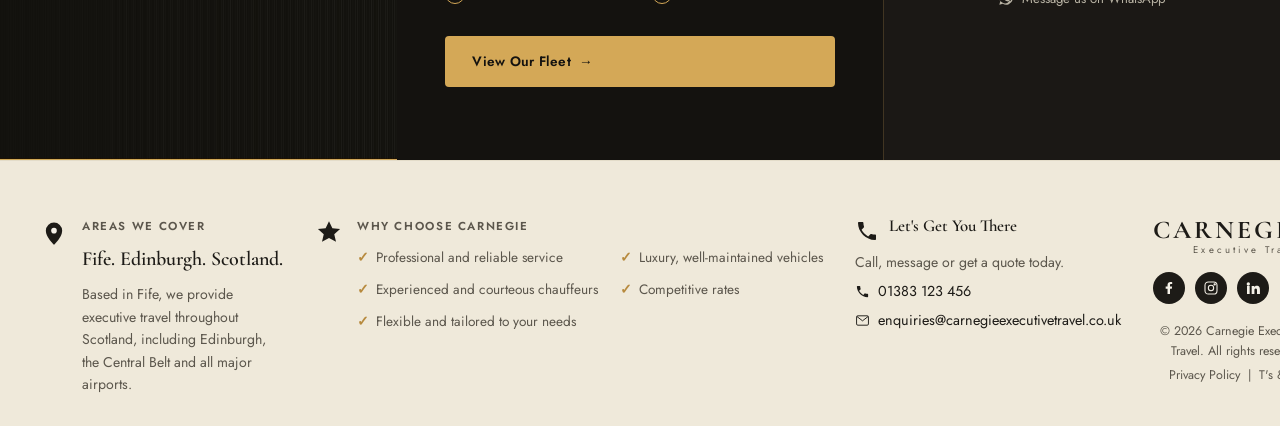
==== commit c7de1ff5: "added-form-submission" ====
--- a/index.html
+++ b/index.html
@@ -245,7 +245,15 @@
     <h3 id="quoteModalTitle">Get a Quick Quote</h3>
     <span class="quote-divider" aria-hidden="true"></span>
 
-    <form id="quoteForm" novalidate>
+    <form id="quoteForm"
+    action="https://formspree.io/f/mbglkoaw"
+      method="POST" novalidate>
+
+              <input
+          type="hidden"
+          name="_subject"
+          value="New Carnegie Executive Travel Quote Enquiry"
+        />
 
       <div class="form-row">
         <div class="field">
@@ -329,7 +337,15 @@
         </div>
         <div class="field">
           <label for="passengers">Passengers</label>
-          <input type="number" id="passengers" name="passengers" placeholder="Number of Passengers" min="1" max="6">
+          <input
+  type="number"
+  id="passengers"
+  name="passengers"
+  placeholder="Number of Passengers"
+  min="1"
+  max="6"
+  required
+>
         </div>
       </div>
 
--- a/css/styles.css
+++ b/css/styles.css
@@ -135,11 +135,15 @@
   background:linear-gradient(90deg, rgba(10,9,7,0.86) 0%, rgba(10,9,7,0.55) 42%, rgba(10,9,7,0.05) 68%);
 }
 */
-.hero-content{
-  position:relative; padding:56px 40px 64px;
-  max-width:720px;
+.hero-content {
+  position: relative;
+  padding: 90px 40px 100px;
+  max-width: 1100px;
+  margin-left: 0;
+  margin-right: auto;
   text-align: left;
 }
+
 .hero h1{
   font-size:clamp(2.2rem, 4.4vw, 3.4rem);
   color:var(--white);
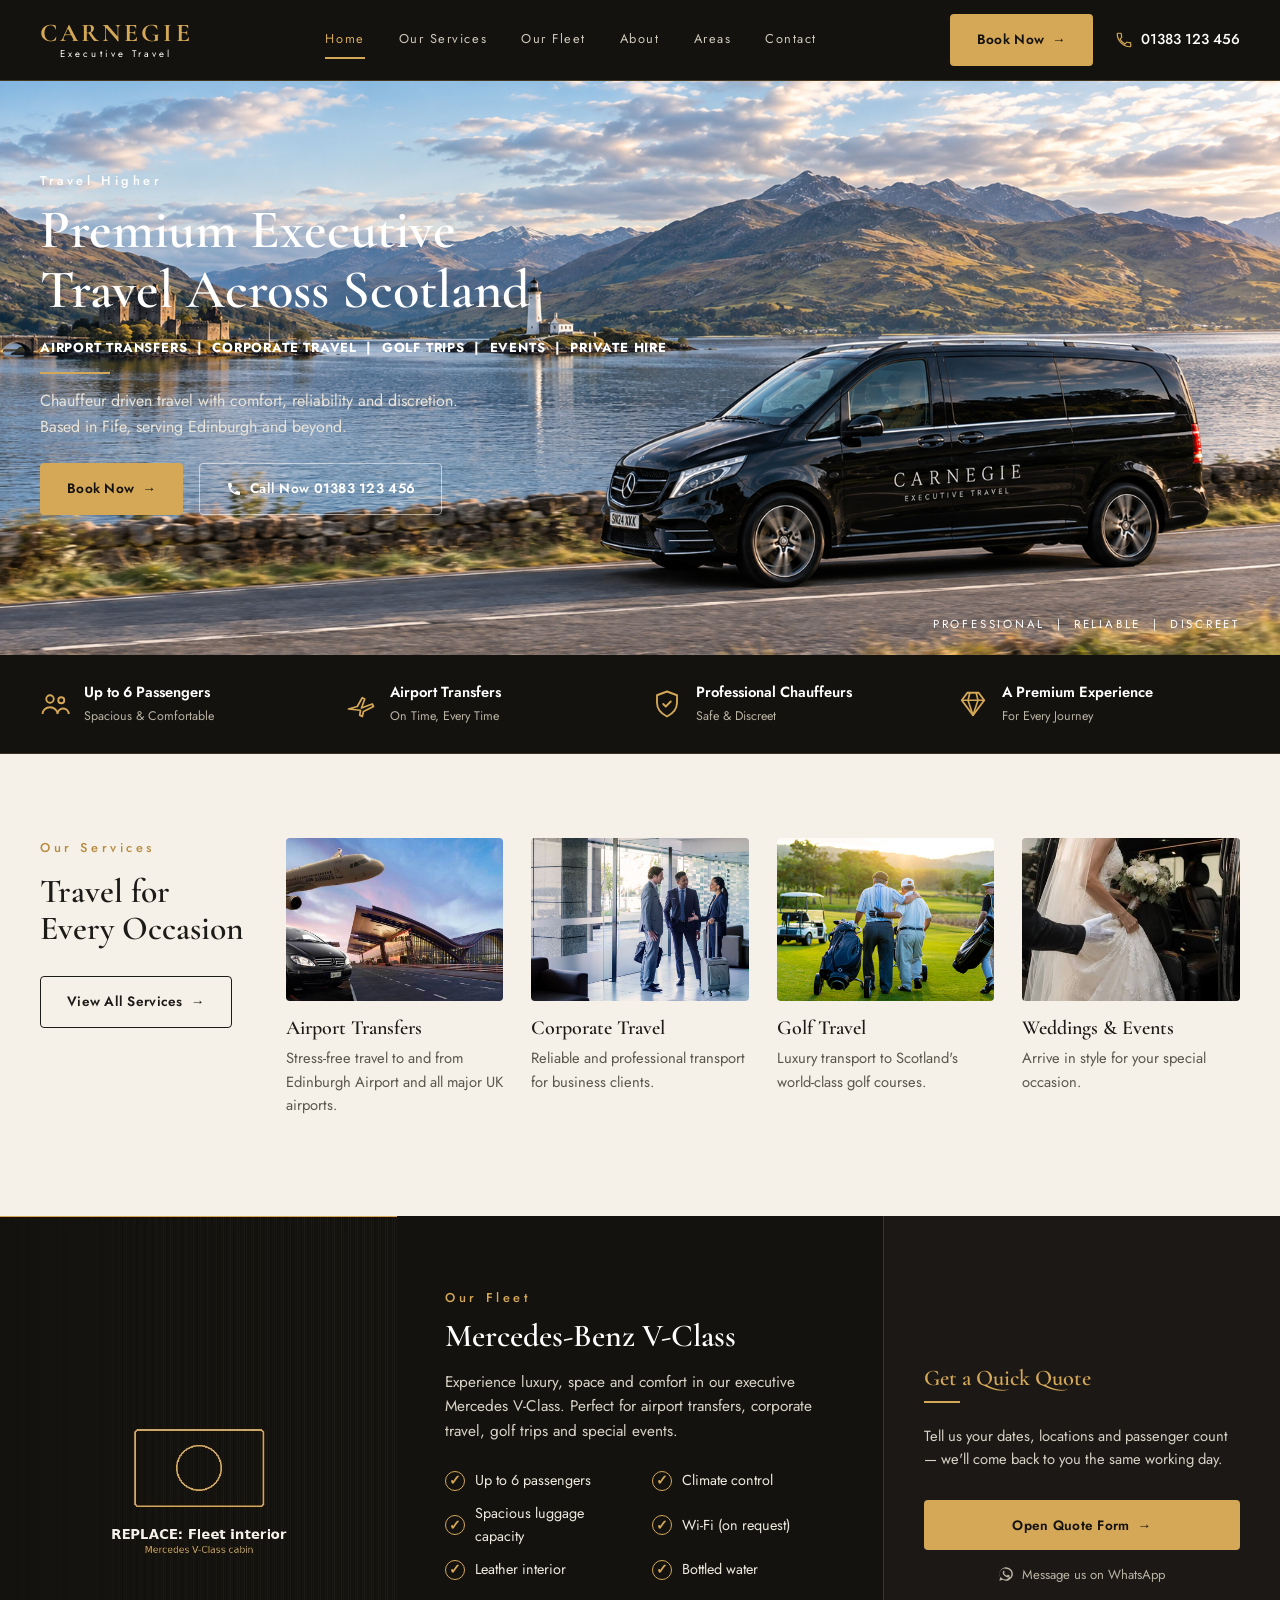
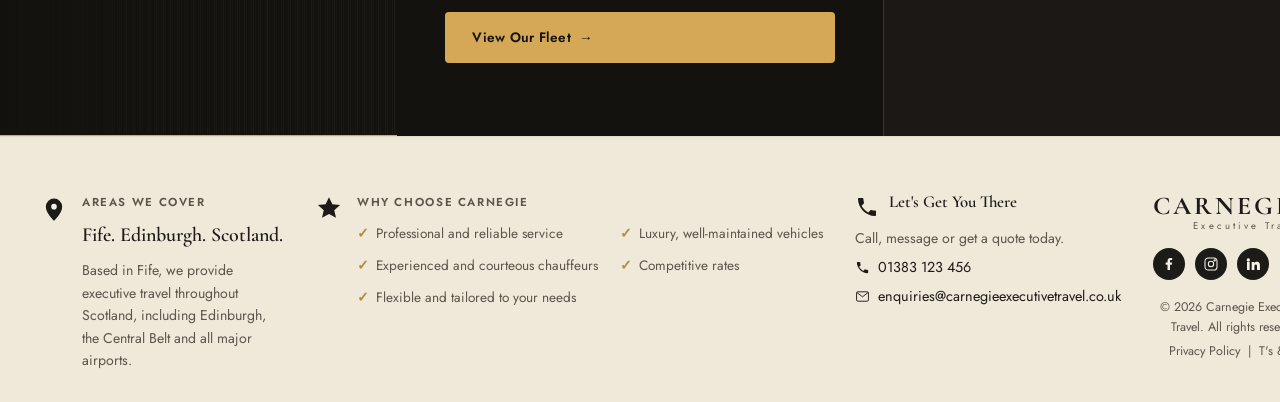
==== commit edac4295: "added-about-page" ====
--- a/index.html
+++ b/index.html
@@ -99,28 +99,28 @@
       <div class="service-photo"><img src="images/airport-transfer.jpg" alt="Aircraft on the runway at sunset"></div>
       <h3>Airport Transfers</h3>
       <p>Stress-free travel to and from Edinburgh Airport and all major UK airports.</p>
-      <a href="#contact" class="find-out-more js-open-quote">Find Out More <span aria-hidden="true">&rarr;</span></a>
+      
     </div>
 
     <div class="service-card">
       <div class="service-photo"><img src="images/corporate-travel.jpg" alt="Chauffeur greeting a corporate client"></div>
       <h3>Corporate Travel</h3>
       <p>Reliable and professional transport for business clients.</p>
-      <a href="#contact" class="find-out-more js-open-quote">Find Out More <span aria-hidden="true">&rarr;</span></a>
+      
     </div>
 
     <div class="service-card">
       <div class="service-photo"><img src="images/golf-travel.jpg" alt="Forth Bridge beside a Scottish golf course"></div>
       <h3>Golf Travel</h3>
       <p>Luxury transport to Scotland's world-class golf courses.</p>
-      <a href="#contact" class="find-out-more js-open-quote">Find Out More <span aria-hidden="true">&rarr;</span></a>
+     
     </div>
 
      <div class="service-card">
       <div class="service-photo"><img src="images/wedding.jpeg" alt="Forth Bridge beside a Scottish golf course"></div>
       <h3>Weddings &amp; Events</h3>
       <p>Arrive in style for your special occasion.</p>
-      <a href="#contact" class="find-out-more js-open-quote">Find Out More <span aria-hidden="true">&rarr;</span></a>
+     
     </div>
 
   <!--   <div class="service-card service-card--tall">
@@ -327,27 +327,45 @@
       </div>
 
       <div class="form-row">
-        <div class="field">
-          <label for="vehicleType">Type of Vehicle</label>
-          <select id="vehicleType" name="vehicleType" required>
-            <option value="">Type of Vehicle</option>
-            <option value="v-class">Mercedes-Benz V-Class</option>
-            <option value="not-sure">Not sure — advise me</option>
-          </select>
-        </div>
-        <div class="field">
-          <label for="passengers">Passengers</label>
-          <input
-  type="number"
-  id="passengers"
-  name="passengers"
-  placeholder="Number of Passengers"
-  min="1"
-  max="6"
-  required
->
-        </div>
-      </div>
+  <div class="field">
+    <label for="vehicleType">Type of Vehicle</label>
+    <select id="vehicleType" name="vehicleType" required>
+      <option value="">Type of Vehicle</option>
+      <option value="v-class">Mercedes-Benz V-Class</option>
+      <option value="not-sure">Not sure — advise me</option>
+    </select>
+  </div>
+
+  <div class="field">
+    <label for="passengers">Passengers</label>
+    <select id="passengers" name="passengers" required>
+      <option value="">Number of Passengers</option>
+      <option value="1">1 Passenger</option>
+      <option value="2">2 Passengers</option>
+      <option value="3">3 Passengers</option>
+      <option value="4">4 Passengers</option>
+      <option value="5">5 Passengers</option>
+      <option value="6">6 Passengers</option>
+    </select>
+  </div>
+</div>
+
+<div class="field">
+  <label for="luggage">Luggage</label>
+  <select id="luggage" name="luggage" required>
+    <option value="">Select Luggage</option>
+    <option value="hand-luggage-only">Hand luggage only</option>
+    <option value="1-bag-10kg">1 bag up to 10kg</option>
+    <option value="2-bags-10kg">2 bags up to 10kg each</option>
+    <option value="1-bag-20kg">1 bag up to 20kg</option>
+    <option value="2-bags-20kg">2 bags up to 20kg each</option>
+    <option value="3-bags-20kg">3 bags up to 20kg each</option>
+    <option value="4-bags-20kg">4 bags up to 20kg each</option>
+    <option value="mixed">Mixed luggage</option>
+    <option value="excess">Excess / Large luggage</option>
+    <option value="not-sure">Not sure — please advise</option>
+  </select>
+</div>
 
       <div class="field">
         <label for="journeyType">Journey Type</label>
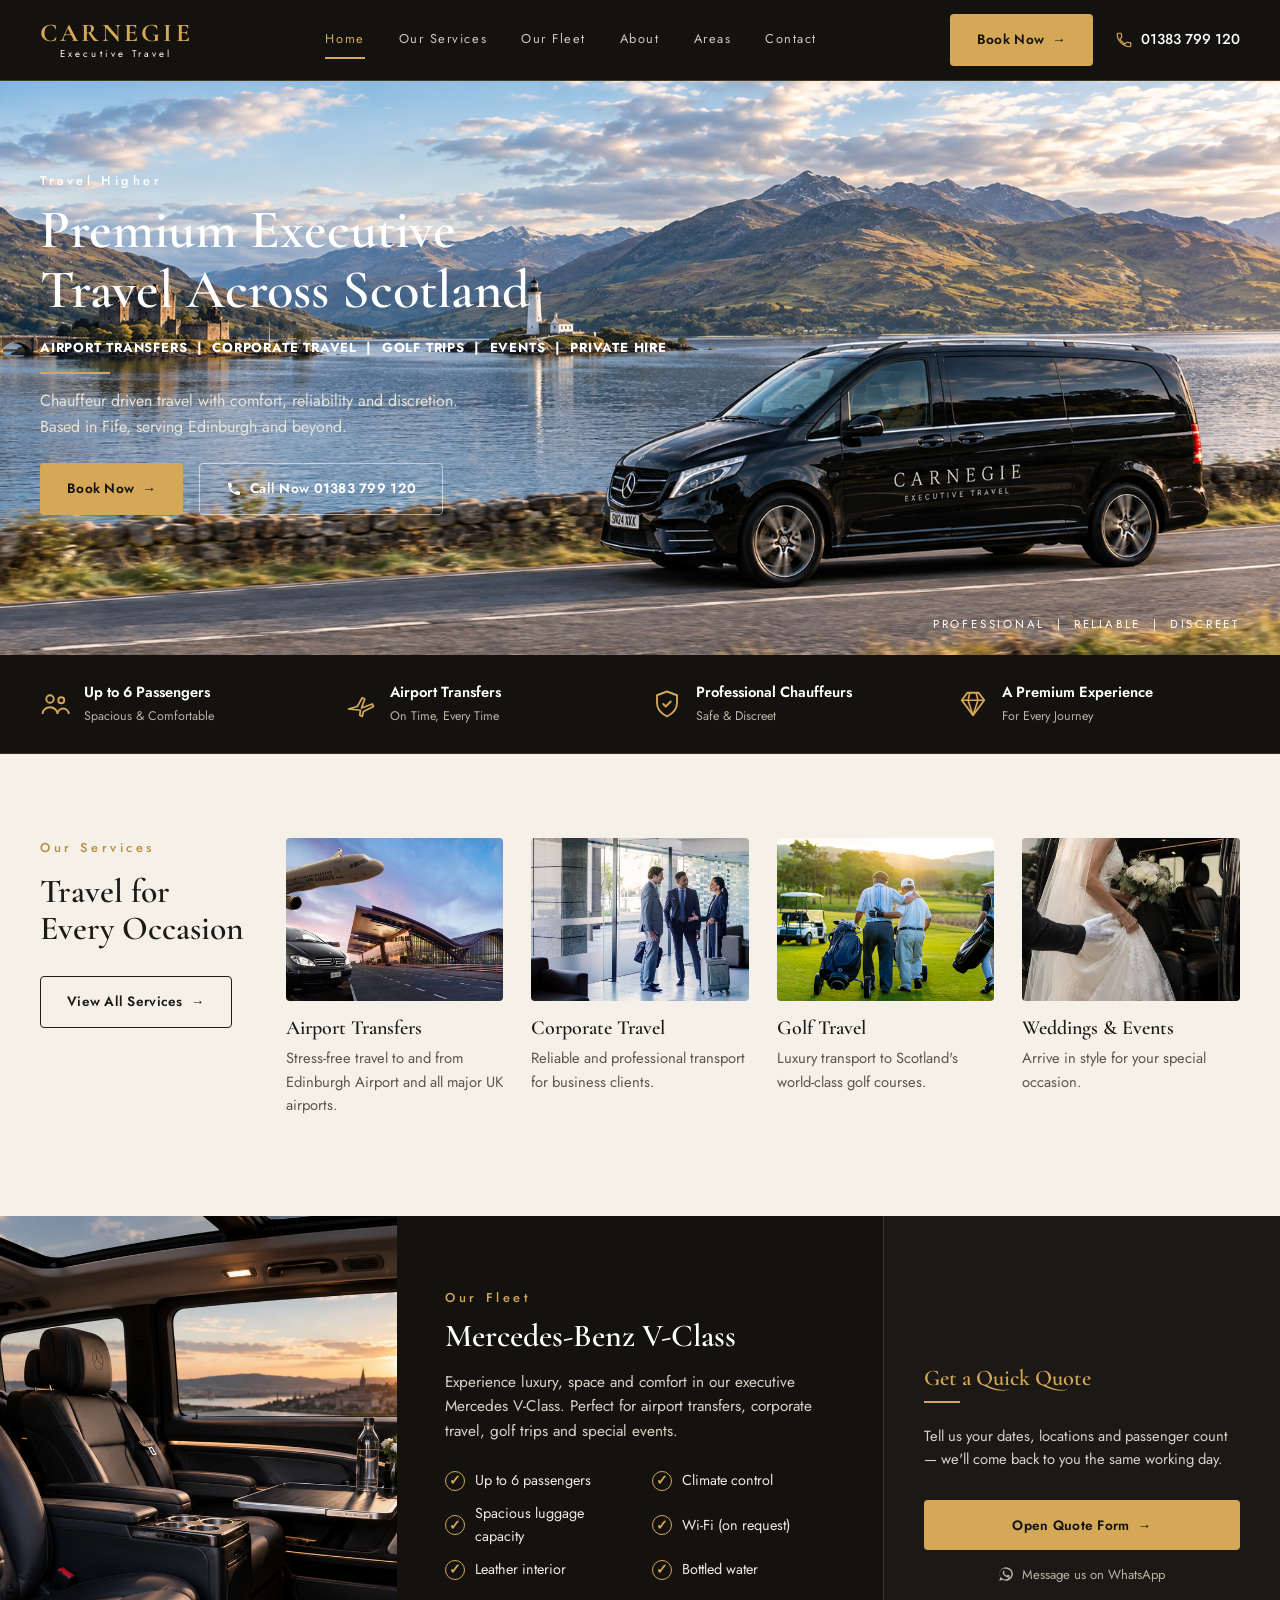
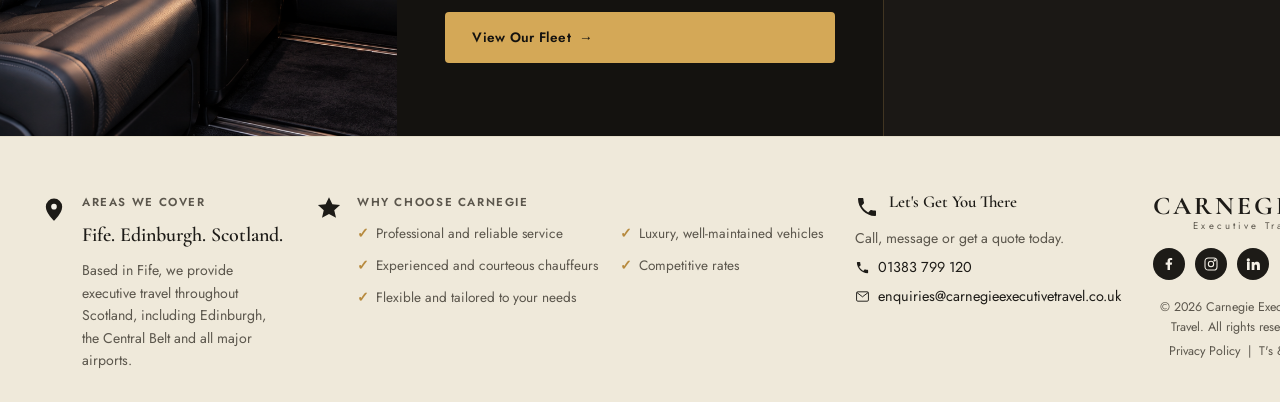
==== commit a4c64f31: "added-phone-number" ====
--- a/index.html
+++ b/index.html
@@ -22,7 +22,7 @@
     <nav class="main-nav" id="mainNav">
       <a href="#home" class="active">Home</a>
       <a href="#services">Our Services</a>
-      <a href="#fleet">Our Fleet</a>
+      <a href="#">Our Fleet</a>
       <a href="about.html">About</a>
       <a href="#areas">Areas</a>
       <a href="#contact">Contact</a>
@@ -30,9 +30,9 @@
 
     <div class="header-actions">
       <a href="#contact" class="btn btn-gold js-open-quote">Book Now <span aria-hidden="true">&rarr;</span></a>
-      <a href="tel:01383123456" class="header-phone">
+      <a href="tel:01383799120" class="header-phone">
         <svg width="18" height="18" viewBox="0 0 24 24" fill="none" aria-hidden="true"><path d="M6.6 10.8c1.4 2.8 3.8 5.1 6.6 6.6l2.2-2.2c.3-.3.7-.4 1-.2 1.1.4 2.3.6 3.6.6.6 0 1 .4 1 1V20c0 .6-.4 1-1 1C11 21 3 13 3 4c0-.6.4-1 1-1h3.4c.6 0 1 .4 1 1 0 1.3.2 2.5.6 3.6.1.4 0 .8-.2 1L6.6 10.8z" stroke="currentColor" stroke-width="1.6"/></svg>
-        01383 123 456
+       	01383	799	120
       </a>
       <button class="menu-toggle" id="menuToggle" aria-label="Toggle menu" aria-expanded="false">
         <span></span><span></span><span></span>
@@ -55,9 +55,9 @@
     <p class="hero-desc">Chauffeur driven travel with comfort, reliability and discretion.<br>Based in Fife, serving Edinburgh and beyond.</p>
     <div class="hero-ctas">
       <a href="#contact" class="btn btn-gold js-open-quote">Book Now <span aria-hidden="true">&rarr;</span></a>
-      <a href="tel:01383123456" class="btn btn-outline-light">
+      <a href="tel:01383799120" class="btn btn-outline-light">
         <svg width="16" height="16" viewBox="0 0 24 24" fill="none" aria-hidden="true"><path d="M6.6 10.8c1.4 2.8 3.8 5.1 6.6 6.6l2.2-2.2c.3-.3.7-.4 1-.2 1.1.4 2.3.6 3.6.6.6 0 1 .4 1 1V20c0 .6-.4 1-1 1C11 21 3 13 3 4c0-.6.4-1 1-1h3.4c.6 0 1 .4 1 1 0 1.3.2 2.5.6 3.6.1.4 0 .8-.2 1L6.6 10.8z" fill="currentColor"/></svg>
-        Call Now 01383 123 456
+        Call Now 01383 799 120
       </a>
     </div>
   </div>
@@ -143,7 +143,7 @@
 <!-- ================= FLEET + QUOTE TEASER ================= -->
 <section class="fleet" id="fleet">
   <div class="fleet-photo">
-    <img src="images/fleet-interior.jpg" alt="Leather interior of the Carnegie Mercedes-Benz V-Class">
+    <img src="images/interior.png" alt="Leather interior of the Carnegie Mercedes-Benz V-Class">
   </div>
 
   <div class="fleet-content">
@@ -166,7 +166,7 @@
     <span class="quote-divider" aria-hidden="true"></span>
     <p>Tell us your dates, locations and passenger count — we'll come back to you the same working day.</p>
     <button type="button" class="btn btn-gold btn-block js-open-quote">Open Quote Form <span aria-hidden="true">&rarr;</span></button>
-    <a href="https://wa.me/441383123456" class="whatsapp-link" target="_blank" rel="noopener">
+    <a href="https://wa.me/44138312345222" class="whatsapp-link" target="_blank" rel="noopener">
       <svg width="16" height="16" viewBox="0 0 24 24" fill="currentColor" aria-hidden="true"><path d="M12 2a10 10 0 00-8.6 15L2 22l5.2-1.4A10 10 0 1012 2zm0 2a8 8 0 016.9 12.1l.4.7-1.9-.5-.7.4A8 8 0 1112 4zm-3.4 3.6c-.2 0-.5 0-.7.3-.2.3-.9.9-.9 2.1s.9 2.5 1 2.6c.1.2 1.8 2.8 4.4 3.8 2.2.9 2.6.7 3.1.6.5 0 1.6-.6 1.8-1.3.2-.6.2-1.2.2-1.3-.1-.1-.3-.2-.6-.4-.3-.1-1.6-.8-1.9-.9-.3-.1-.4-.1-.6.1-.2.3-.7.9-.8 1-.2.2-.3.2-.6.1-.3-.2-1.2-.5-2.3-1.5-.9-.8-1.4-1.7-1.6-2-.2-.3 0-.5.1-.6l.4-.5c.1-.2.2-.3.3-.5.1-.2 0-.4 0-.5-.1-.1-.6-1.5-.8-2-.2-.5-.4-.4-.6-.4z"/></svg>
       Message us on WhatsApp
     </a>
@@ -208,7 +208,7 @@
       <p class="footer-small">Call, message or get a quote today.</p>
       <p class="footer-contact">
         <svg width="15" height="15" viewBox="0 0 24 24" fill="none" aria-hidden="true"><path d="M6.6 10.8c1.4 2.8 3.8 5.1 6.6 6.6l2.2-2.2c.3-.3.7-.4 1-.2 1.1.4 2.3.6 3.6.6.6 0 1 .4 1 1V20c0 .6-.4 1-1 1C11 21 3 13 3 4c0-.6.4-1 1-1h3.4c.6 0 1 .4 1 1 0 1.3.2 2.5.6 3.6.1.4 0 .8-.2 1L6.6 10.8z" fill="currentColor"/></svg>
-        <a href="tel:01383123456">01383 123 456</a>
+        <a href="tel:01383799120">01383 799 120</a>
       </p>
       <p class="footer-contact">
         <svg width="15" height="15" viewBox="0 0 24 24" fill="none" aria-hidden="true"><rect x="2.5" y="4.5" width="19" height="15" rx="2" stroke="currentColor" stroke-width="1.5"/><path d="M3.5 6l8.5 6.5L20.5 6" stroke="currentColor" stroke-width="1.5" stroke-linecap="round" stroke-linejoin="round"/></svg>
